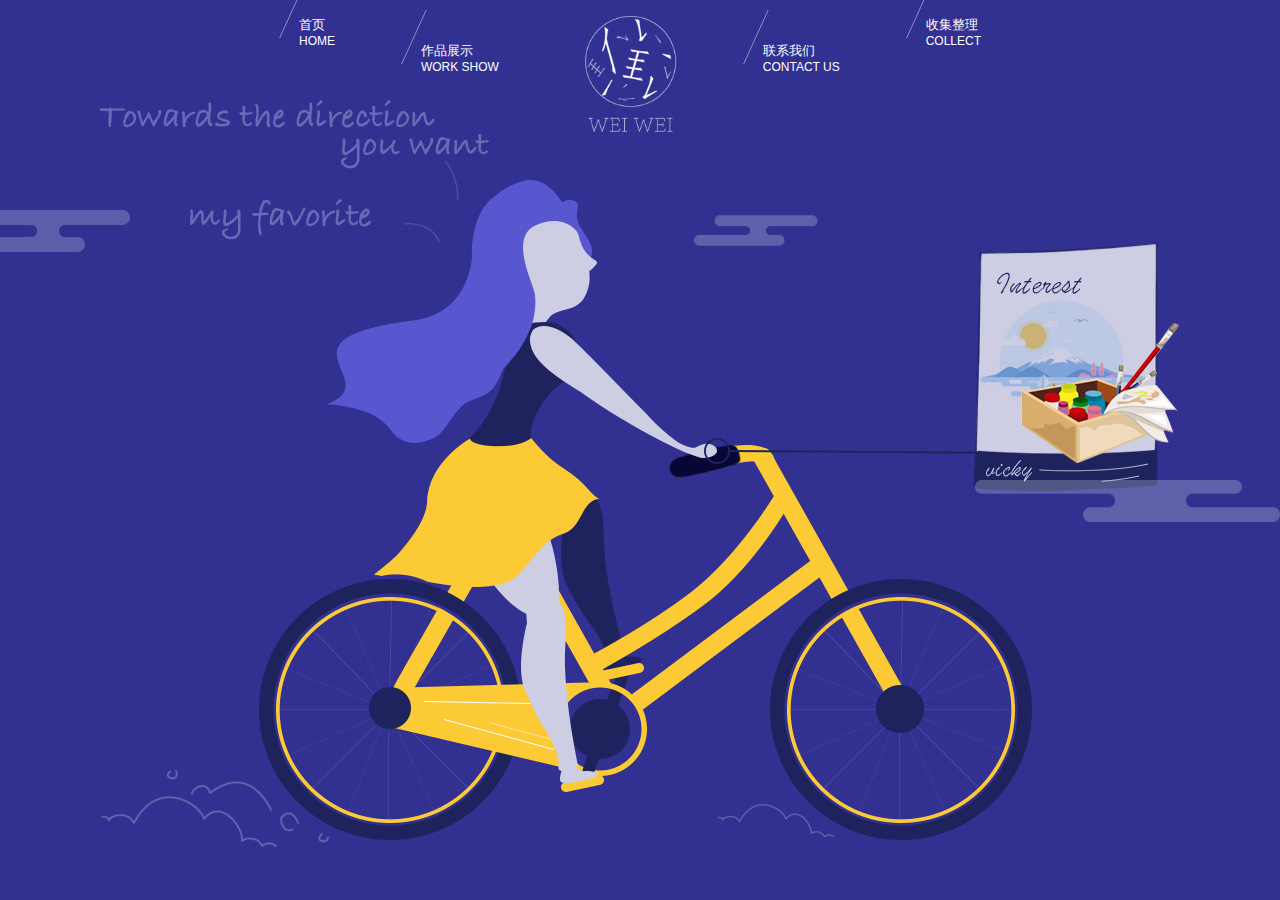
==== section1.html @ a52a5015 "update..." ====
<!DOCTYPE html>
<html lang="en">
<head>
    <meta charset="UTF-8">
    <title>SECTION 1</title>
    <link rel="stylesheet" href="css/css.css">
</head>
<body>
<div class="section one">
    <header>
        <ul class="menu-nav">
            <li class="menu-item">
                <div>首页</div>
                HOME
            </li>
            <li class="menu-item" style="    align-self: center;">
                <div>作品展示</div>
                WORK SHOW
            </li>
            <li class="logo">
                <img src="logo.png" alt="">
            </li>
            <li class="menu-item" style="    align-self: center;">
                <div>联系我们</div>
                CONTACT US
            </li>
            <li class="menu-item">
                <div>收集整理</div>
                COLLECT
            </li>
        </ul>
    </header>
    <div class="wei">
        <div class="piece bicycle animated fadeInLeft"></div>
        <div class="piece interest animated fadeInRight"></div>
        <div class="piece me animated fadeInDown"></div>
    </div>
    <div class="piece cloud cloud_01"></div>
    <div class="piece cloud cloud_02"></div>
    <div class="piece cloud cloud_03"></div>
</div>
</body>
</html>
---- css/css.css ----
@charset "UTF-8";
*, *:before, *:after { margin: 0; padding: 0; -webkit-box-sizing: border-box; -moz-box-sizing: border-box; box-sizing: border-box; }

@font-face { font-family: PingFang; src: url(../font/PingFang.ttf); }
html, body { width: 100%; height: 100%; font-family: PingFang, 鍗庢枃榛戜綋, sans-serif; }

html { font-size: 20px; }

@media (min-width: 768px) and (max-width: 991px) { html { font-size: 30px; } }
@media (min-width: 992px) and (max-width: 1199px) { html { font-size: 35px; } }
@media (min-width: 1200px) { html { font-size: 40px !important; } }
.section { width: 100%; height: 100%; }

header { background: #323091; color: white; height: 100px; padding-top: 16px; }
header .menu-nav { margin: 0 auto; display: flex; justify-content: space-around; height: 100%; width: 60%; }
header .menu-nav li { list-style: none; cursor: pointer; }
header .menu-nav li.menu-item { font-size: 12px; position: relative; }
header .menu-nav li.menu-item:before { content: ''; position: absolute; background-image: url(../images/a_line.png); width: 26px; height: 54px; top: -32px; left: -20px; background-size: 100% 100%; }
header .menu-nav li.menu-item > div { font-size: 13px; }
header .menu-nav li.logo > img { width: 92px; }

.section { position: relative; }
.section .tableCell { vertical-align: top; }

.section .container { width: 100%; height: 100%; }

.section.one { background: #323091; }

.section.two { background: #FEFEFE; }

.section.three { background: #FCCA35; }

.section.five { background: #E7767A; }

.piece { position: absolute; background-size: 100% 100%; }

.wei { position: absolute; margin: 0 auto; width: 27rem; height: 17rem; bottom: 1rem; left: 0; right: 0; }

.piece.bicycle { background-image: url(../images/a_bicycle.png); width: 932px; height: 668px; width: 23.3rem; height: 16.7rem; }

.piece.interest { background-image: url(../images/a_interest.png); width: 476px; height: 250px; width: 11.9rem; height: 6.25rem; position: absolute; right: 0; top: 62px; }

.piece.me { background-image: url(../images/a_font.png); width: 389px; height: 143px; width: 9.725rem; height: 3.575rem; position: absolute; left: 0px; top: -80px; }

.piece.cloud_01 { background-image: url(../images/a_cloud_01.png); width: 6.2rem; height: 1.525rem; transform: scale(0.5); top: 5rem; right: 10rem; }

.piece.cloud_02 { background-image: url(../images/a_cloud_02.png); width: 4.25rem; height: 1.05rem; top: 5.25rem; left: -1rem; }

.piece.cloud_03 { background-image: url(../images/a_cloud_03.png); width: 7.625rem; height: 1.05rem; right: 0; top: 12rem; }

.title { margin: 2rem auto 0 auto; width: 12rem; text-align: center; color: #6564A8; }
.title .maintitle { font-size: 1.3rem; }
.title .subtitle { font-size: 0.8rem; }

.tablet { position: relative; margin: 0 auto; width: 22.25rem; height: 11.7rem; bottom: -10%; }

.piece.tablet_01 { background-image: url(../images/b_computer_a.png); width: 14.75rem; height: 16.775rem; left: -3rem; bottom: -8rem; }

.piece.tablet_02 { background-image: url(../images/b_computer_b.png); width: 17.325rem; height: 19.825rem; left: 9rem; }

.piece.bg_01 { background-image: url(../images/c_from_a.png); width: 31rem; height: 17.76rem; left: 0; bottom: 0; }

.piece.bg_02 { background-image: url(../images/c_from_b.png); width: 23.96rem; height: 15.96rem; right: 0; top: 0; }

.piece.text { background-image: url(../images/c_font.png); width: 23.56rem; height: 14.95rem; left: 0; right: 0; top: 0; bottom: 0; margin: auto; }

.section.four .container { overflow: hidden; }
.section.four .container ul { width: 100%; height: 100%; white-space: nowrap; transition: all 1s ease; position: absolute; left: 0; }
.section.four .container ul li { list-style: none; display: inline-block; width: 60%; height: 100%; }
.section.four .container ul li .designer { width: 7.7rem; height: 14rem; margin-right: 20rem; float: right; margin-top: 1.5rem; }
.section.four .container ul li .designer > div { margin: 0 auto; text-align: center; color: white; }
.section.four .container ul li .designer .avatar { background-image: url(../images/d_face.png); width: 7.7rem; height: 7.7rem; background-size: auto 100%; }
.section.four .container ul li .designer .line { background-image: url(../images/d_line_w.png); width: 217px; height: 56px; }
.section.four .container ul li .designer .name { font-size: .6rem; }
.section.four .container ul li .designer .position { font-size: .6rem; }
.section.four .container ul li .designer .info { font-size: .45rem; }
.section.four .container ul li .designer .info:first-child { margin-top: 3rem; }
.section.four .container ul li:nth-child(2) * { color: #1E235D !important; }
.section.four .container ul li.active .designer { margin-right: 7rem !important; }
.section.four .container .control { background-image: url(../images/d_prev.png); width: 100px; height: 141px; position: absolute; bottom: 1rem; left: 62%; transition: all .5s ease; }
.section.four .container .control:hover { left: 61%; }

.section.five .container { display: flex; flex-direction: column; justify-content: space-around; color: #FEFEFE; }
.section.five .container .title { color: inherit; }
.section.five .container .code { background-image: url(../images/e_code.png); background-size: 100% 100%; width: 9.2rem; height: 9.4rem; margin: 0 auto; }
.section.five .container .desc { margin: 0 auto; color: #FEFEFE; text-align: center; }
.section.five .container .desc .desc_01 { font-size: .8rem; }
.section.five .container .desc .desc_02 { font-size: .9rem; }

/*# sourceMappingURL=css.css.map */
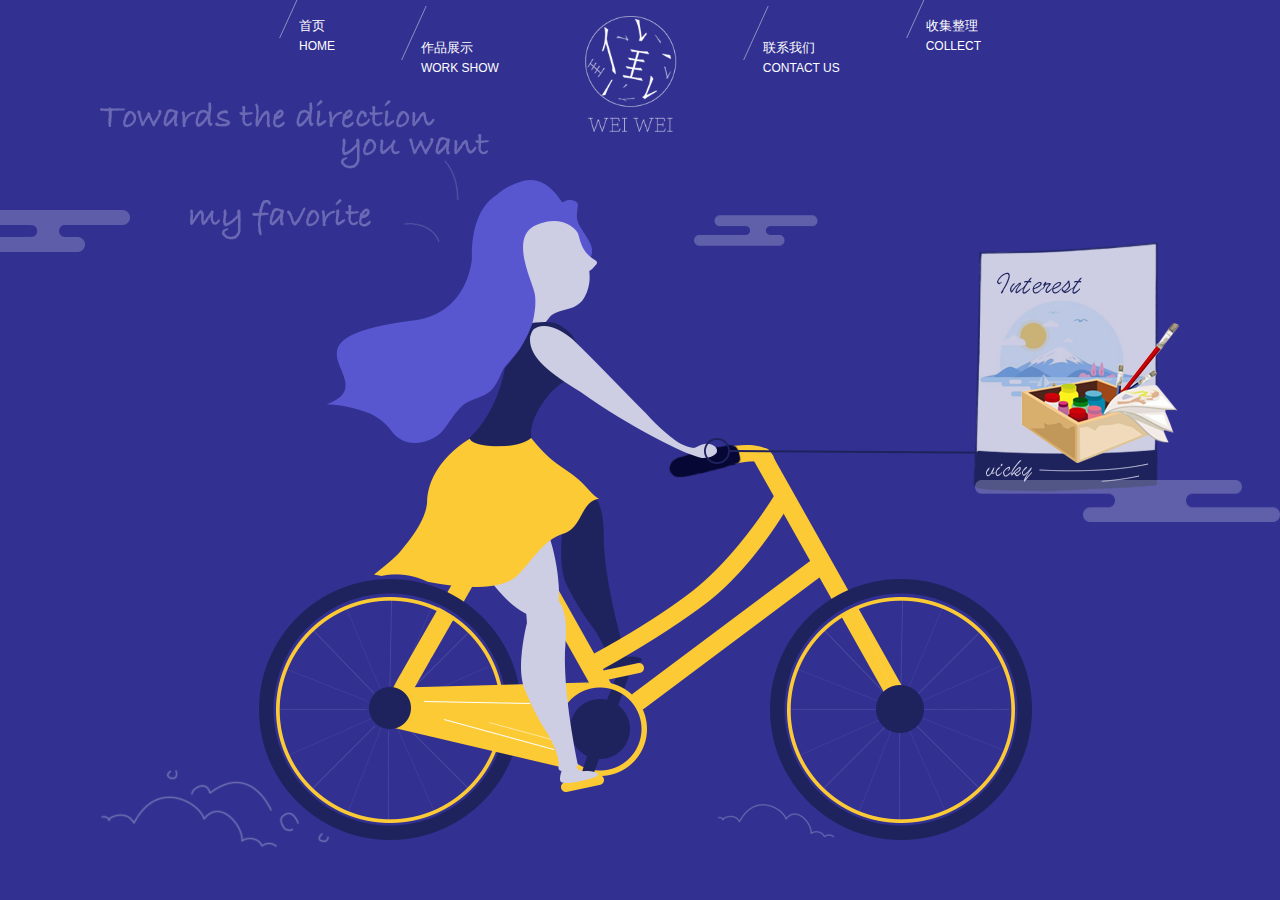
==== commit 2638f0fd: "update..." ====
--- a/section1.html
+++ b/section1.html
@@ -1,13 +1,23 @@
 <!DOCTYPE html>
-<html lang="en">
+<html>
 <head>
     <meta charset="UTF-8">
     <title>SECTION 1</title>
+    <meta name="viewport" content="width=device-width, initial-scale=1, shrink-to-fit=no">
     <link rel="stylesheet" href="css/css.css">
 </head>
 <body>
 <div class="section one">
     <header>
+        <div class="navbar-header">
+            <button class="navbar-toggle collapsed" type="button">
+                <span class="sr-only">Toggle navigation</span>
+                <span class="icon-bar"></span>
+                <span class="icon-bar"></span>
+                <span class="icon-bar"></span>
+            </button>
+            <a class="navbar-brand hidden-sm" href="/"></a>
+        </div>
         <ul class="menu-nav">
             <li class="menu-item">
                 <div>首页</div>
@@ -29,6 +39,7 @@
                 COLLECT
             </li>
         </ul>
+        <div></div>
     </header>
     <div class="wei">
         <div class="piece bicycle animated fadeInLeft"></div>
--- a/css/css.css
+++ b/css/css.css
@@ -6,25 +6,71 @@
 
 html { font-size: 20px; }
 
-@media (min-width: 768px) and (max-width: 991px) { html { font-size: 30px; } }
-@media (min-width: 992px) and (max-width: 1199px) { html { font-size: 35px; } }
-@media (min-width: 1200px) { html { font-size: 40px !important; } }
+@media (max-width: 575px) { .section.one { background: #323091; }
+  .section.one header .navbar-header { margin-right: -15px; margin-left: -15px; height: 2.5rem; display: block; border-bottom: 1px solid #6c6ba9; overflow: hidden; }
+  .section.one header .navbar-header button { width: 1.8rem; height: 1.8rem; position: relative; float: right; padding: 8px 7px; margin-top: .4rem; margin-right: 1rem; margin-bottom: 8px; background-color: transparent; background-image: none; border: 1px solid #f3f3f3; border-radius: 4px; cursor: pointer; }
+  .section.one header .navbar-header button .sr-only { position: absolute; width: 1px; height: 1px; padding: 0; margin: -1px; overflow: hidden; clip: rect(0, 0, 0, 0); border: 0; }
+  .section.one header .navbar-header button .icon-bar { display: block; width: 100%; height: 2px; border-radius: 1px; background-color: #fff; margin: .17rem 0; }
+  .section.one header .navbar-header .navbar-brand { background-image: url(../images/logo.png); height: 2.5rem; width: 2.5rem; display: inline-block; background-size: auto 100%; background-repeat: no-repeat; margin-left: 1rem; margin-top: .3rem; }
+  .section.one header ul { width: 100%; display: block; height: 0; overflow: hidden; }
+  .section.one header ul.active { height: auto; }
+  .section.one header ul li { width: 100%; height: 2.5rem; font-size: 1.2rem; padding-left: 1rem; line-height: 2.5rem; background-color: #1e1c6d; z-index: 416; cursor: pointer; color: white; }
+  .section.one header ul li > div { display: inline-block; font-size: 1.3rem; }
+  .section.one header ul li.logo { display: none; }
+  .section.one .wei { position: absolute; margin: 0 auto; width: 27rem; height: 17rem; bottom: 1rem; left: -3rem; right: 0; transform: scale(0.6); }
+  .section.four .container { overflow: hidden; position: relative; }
+  .section.four .container ul { width: 100%; height: 100%; white-space: nowrap; transition: all 1s ease; position: absolute; left: 0; }
+  .section.four .container ul li { list-style: none; display: inline-block; width: 100%; height: 100%; }
+  .section.four .container ul li .designer { width: 7.7rem; height: 14rem; margin: 1.5rem auto 0 auto; }
+  .section.four .container ul li .designer > div { margin: 0 auto; text-align: center; color: white; }
+  .section.four .container ul li .designer .avatar { background-image: url(../images/d_face.png); width: 7.7rem; height: 7.7rem; background-size: auto 100%; }
+  .section.four .container ul li .designer .line { background-image: url(../images/d_line_w.png); width: 217px; height: 56px; }
+  .section.four .container ul li .designer .name { font-size: .6rem; }
+  .section.four .container ul li .designer .position { font-size: .6rem; }
+  .section.four .container ul li .designer .info { font-size: .45rem; }
+  .section.four .container ul li .designer .info:first-child { margin-top: 3rem; }
+  .section.four .container ul li:nth-child(2) * { color: #1E235D !important; }
+  .section.four .container .control { background-image: url(../images/d_prev.png); width: 100px; height: 141px; position: fixed; bottom: 1rem; left: 62%; transition: all .5s ease; }
+  .section.four .container .control:hover { left: 61%; } }
+@media (min-width: 576px) { .section.one header { background: transparent; color: white; height: 100px; padding-top: 16px; }
+  .section.one header .navbar-header { display: none; }
+  .section.one header .menu-nav { margin: 0 auto; display: flex; justify-content: space-around; height: 100%; width: 60%; }
+  .section.one header .menu-nav li { list-style: none; cursor: pointer; height: auto; }
+  .section.one header .menu-nav li.menu-item { font-size: 12px; position: relative; line-height: .5rem; }
+  .section.one header .menu-nav li.menu-item:before { content: ''; position: absolute; background-image: url(../images/a_line.png); width: 26px; height: 54px; top: -32px; left: -20px; background-size: 100% 100%; }
+  .section.one header .menu-nav li.menu-item > div { font-size: 13px; display: block; }
+  .section.one header .menu-nav li.logo { display: block; height: 3.6rem; }
+  .section.one header .menu-nav li.logo > img { width: 92px; }
+  .section.one .wei { position: absolute; margin: 0 auto; width: 27rem; height: 17rem; bottom: 6rem; left: 0; right: 0; }
+  .section.four .container { overflow: hidden; }
+  .section.four .container ul { width: 100%; height: 100%; white-space: nowrap; transition: all 1s ease; position: absolute; left: 0; }
+  .section.four .container ul li { list-style: none; display: inline-block; width: 60%; height: 100%; }
+  .section.four .container ul li .designer { width: 7.7rem; height: 14rem; margin: 1.5rem auto 0 auto; }
+  .section.four .container ul li .designer > div { margin: 0 auto; text-align: center; color: white; }
+  .section.four .container ul li .designer .avatar { background-image: url(../images/d_face.png); width: 7.7rem; height: 7.7rem; background-size: auto 100%; }
+  .section.four .container ul li .designer .line { background-image: url(../images/d_line_w.png); width: 217px; height: 56px; }
+  .section.four .container ul li .designer .name { font-size: .6rem; }
+  .section.four .container ul li .designer .position { font-size: .6rem; }
+  .section.four .container ul li .designer .info { font-size: .45rem; }
+  .section.four .container ul li .designer .info:first-child { margin-top: 3rem; }
+  .section.four .container ul li:nth-child(2) * { color: #1E235D !important; }
+  .section.four .container .control { background-image: url(../images/d_prev.png); width: 100px; height: 141px; position: absolute; bottom: 1rem; left: 62%; transition: all .5s ease; }
+  .section.four .container .control:hover { left: 61%; } }
+@media (min-width: 768px) and (max-width: 991px) { html { font-size: 30px; }
+  .section.one .wei { bottom: 1rem; left: -1rem; transform: scale(0.8); } }
+@media (min-width: 992px) and (max-width: 1199px) { html { font-size: 35px; }
+  .section.one .wei { bottom: 3rem !important; left: -2rem; transform: scale(0.9); } }
+@media (min-width: 1200px) { html { font-size: 40px !important; }
+  .section.one .wei { bottom: 1rem !important; }
+  .section.one .navbar-header { display: none !important; } }
 .section { width: 100%; height: 100%; }
-
-header { background: #323091; color: white; height: 100px; padding-top: 16px; }
-header .menu-nav { margin: 0 auto; display: flex; justify-content: space-around; height: 100%; width: 60%; }
-header .menu-nav li { list-style: none; cursor: pointer; }
-header .menu-nav li.menu-item { font-size: 12px; position: relative; }
-header .menu-nav li.menu-item:before { content: ''; position: absolute; background-image: url(../images/a_line.png); width: 26px; height: 54px; top: -32px; left: -20px; background-size: 100% 100%; }
-header .menu-nav li.menu-item > div { font-size: 13px; }
-header .menu-nav li.logo > img { width: 92px; }
 
 .section { position: relative; }
 .section .tableCell { vertical-align: top; }
 
 .section .container { width: 100%; height: 100%; }
 
-.section.one { background: #323091; }
+.section.one { background: #323091; /*  .navbar-header{ margin-right: -15px; margin-left: -15px; height: 3.5rem; display: block; button{ width: 2.6rem; height: 2.6rem; position: relative; float: right; padding: 9px 10px; margin-top: .8rem; margin-right: 1rem; margin-bottom: 8px; background-color: transparent; background-image: none; border: 1px solid #f3f3f3; border-radius: 4px; cursor: pointer; .sr-only { position: absolute; width: 1px; height: 1px; padding: 0; margin: -1px; overflow: hidden; clip: rect(0, 0, 0, 0); border: 0; } .icon-bar { display: block; width: 100%; height: 4px; border-radius: 1px; background-color: #fff; margin: 12px 0; } } .navbar-brand{ background-image: url(../images/logo.png); height: 3.5rem; width: 3.5rem; display: inline-block; background-size: auto 100%; background-repeat: no-repeat; margin-left: 1rem; margin-top: .8rem; } } ul{ width: 100%; display: block; height: 0; overflow: hidden; &.active{ height: auto; } li{ width: 100%; height: 3.5rem; font-size: 1.4rem; padding-left: 1rem; line-height: 3.5rem; background-color: #323091; z-index: 416; cursor: pointer; &>div{ display: inline-block; font-size: 1.6rem; } &.logo{ display: none; } } }*/ }
 
 .section.two { background: #FEFEFE; }
 
@@ -33,8 +79,6 @@
 .section.five { background: #E7767A; }
 
 .piece { position: absolute; background-size: 100% 100%; }
-
-.wei { position: absolute; margin: 0 auto; width: 27rem; height: 17rem; bottom: 1rem; left: 0; right: 0; }
 
 .piece.bicycle { background-image: url(../images/a_bicycle.png); width: 932px; height: 668px; width: 23.3rem; height: 16.7rem; }
 
@@ -66,17 +110,16 @@
 
 .section.four .container { overflow: hidden; }
 .section.four .container ul { width: 100%; height: 100%; white-space: nowrap; transition: all 1s ease; position: absolute; left: 0; }
-.section.four .container ul li { list-style: none; display: inline-block; width: 60%; height: 100%; }
-.section.four .container ul li .designer { width: 7.7rem; height: 14rem; margin-right: 20rem; float: right; margin-top: 1.5rem; }
+.section.four .container ul li { list-style: none; display: inline-block; height: 100%; }
+.section.four .container ul li .designer { width: 7.7rem; height: 14rem; margin-top: 1.5rem; }
 .section.four .container ul li .designer > div { margin: 0 auto; text-align: center; color: white; }
 .section.four .container ul li .designer .avatar { background-image: url(../images/d_face.png); width: 7.7rem; height: 7.7rem; background-size: auto 100%; }
-.section.four .container ul li .designer .line { background-image: url(../images/d_line_w.png); width: 217px; height: 56px; }
+.section.four .container ul li .designer .line { background-image: url(../images/d_line_w.png); width: 217px; height: 56px; max-width: 100%; }
 .section.four .container ul li .designer .name { font-size: .6rem; }
 .section.four .container ul li .designer .position { font-size: .6rem; }
 .section.four .container ul li .designer .info { font-size: .45rem; }
 .section.four .container ul li .designer .info:first-child { margin-top: 3rem; }
 .section.four .container ul li:nth-child(2) * { color: #1E235D !important; }
-.section.four .container ul li.active .designer { margin-right: 7rem !important; }
 .section.four .container .control { background-image: url(../images/d_prev.png); width: 100px; height: 141px; position: absolute; bottom: 1rem; left: 62%; transition: all .5s ease; }
 .section.four .container .control:hover { left: 61%; }
 
